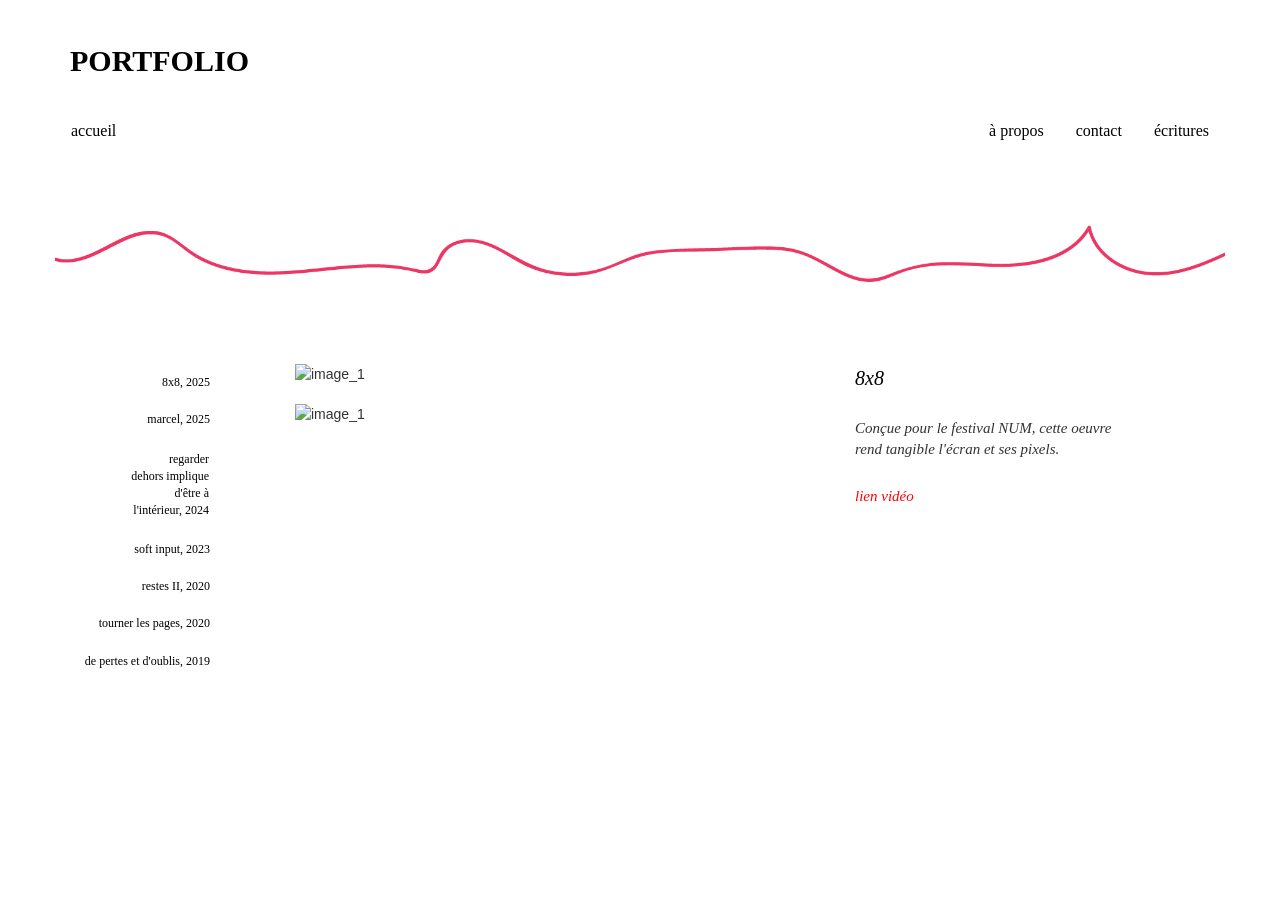
==== p_8x8.html @ 6729e0a4 "Add files via upload" ====
<!DOCTYPE html>
<html>
  <head>
      <title> marcel </title>
      <meta charset="utf-8"/>

      <link rel="stylesheet" href="css/bootstrap.min.css">
      <link rel="stylesheet" href="css/bootstrap-theme.min.css">
      <link rel="stylesheet" href="stylesheets/style.css">

</head>
    <body>


    <div class="container">
      <div class="row">


        <div class="nom col-lg-6" id="titre_p">
            <p>PORTFOLIO</p>
          </div>
        </div>
        <div class="row">
        <div class="topnav-centered" id="navbar">
          <li><a href="ecritures.html">écritures</a></li>
          <li><a href="contact.html">contact</a></li>
          <li><a href="apropos.html">à propos</a></li>
        </div>

        <div class="navbar-left" id="navbar">
          <li><a href="index.html">accueil</a></li>
        </div>
      </div>

      <div class="row">
        <div class="nom col-lg-2" id="sous-titre">
            <p></br></p>


        </div>
      </div>
    <div class="row">

      <img src="contenu/main_1.png" id="bordures">

      <p></br></p>
        <div class="row">
          <div class="nom col-lg-6" id="sous-titre">
              <p></p>
              <p></p>
              <p></p>
          </div>
        </div>
      <div class="row">

        <div class="nom col-lg-2 col-xs-3">
          <nav id="navbar2">
            <ul class="nav flex-column">

              <li class="nav-item">
                <a class="nav-link" href="p_8x8.html">8x8, 2025</a>
              </li>


              <li class="nav-item">
                <a class="nav-link" href="p_marcel.html">marcel, 2025</a>
              </li>

              <li class="nav-item">
                <div class="c">
                  <a class="nav-link" href="p_regarder_dehors.html">
                    regarder <br>
                    dehors implique <br>
                    d'être à <br>
                    l'intérieur, 2024
                  </a>
                </div>
              </li>

              <li class="nav-item">
                <a class="nav-link" href="p_soft_input.html">soft input, 2023</a>
              </li>

              <li class="nav-item">
                <a class="nav-link" href="p_reste.html">restes II, 2020</a>
              </li>


              <li class="nav-item">
                <a class="nav-link" href="p_tourner_les_pages.html">tourner les pages, 2020</a>
              </li>

              <li class="nav-item">
                <a class="nav-link" href="p_de_pertes.html">de pertes et d'oublis, 2019</a>
              </li>

            </ul>
          </nav>
        </div>


        <div class = "nom col-lg-6 col-xs-6">

        <img src="contenu/2025/8x8_1.jpg" id="images_portfolio" alt="image_1">
        <img src="contenu/2025/8x8_2.jpg" id="images_portfolio" alt="image_1">


      </div>

      <div class = "nom col-lg-3 col-xs-3">

          <p id="description_2"> 8x8 </p>
          <p id="description"> Conçue pour le festival NUM, cette oeuvre rend tangible l'écran et ses pixels.

 </p>


          <p><a id="lien_vimeo" href="https://vimeo.com/542936449/366e33ea7a#_=_"> lien vidéo </a></p>
<br>
<br>



    </div>


    <a href="default.asp">
    </a>


  </div>


  </div>

              <script src="js/jquery.min.js"></script>
              <!-- Latest compiled and minified JavaScript -->
              <script src="/js/bootstrap.min.js"></script>
              <script src="script.js"></script>
</body>
</html>
---- stylesheets/style.css ----
/* TITRE ET SOUS-TITRES */

#titre{

font-family: 'Alegreya';
style: medium italic;
font-size: 30px;
padding-top: 40px;
padding-bottom: 20px;
font-weight: 600;
color:black;
text-shadow: 2px 2px red

}

#titre_ap{

  font-family: 'Alegreya';
  style: medium italic;
  font-size: 30px;
  padding-top: 40px;
  padding-bottom: 15px;
  font-weight: 600;
  color:black;
  /*text-shadow: 2px 2px red*/

}

#titre_ec{

  font-family: 'Alegreya';
  style: medium italic;
  font-size: 30px;
  padding-top: 40px;
  padding-bottom: 15px;
  font-weight: 600;
  color:black;
  /*text-shadow: 2px 2px red*/

}



#titre_p{

  font-family: 'Alegreya';
  style: medium italic;
  font-size: 30px;
  padding-top: 40px;
  padding-bottom: 15px;
  font-weight: 600;
  color:black;
  /*text-shadow: 2px 2px red*/
}


#titre_co{

  font-family: 'Alegreya';
  style: medium italic;
  font-size: 30px;
  padding-top: 40px;
  padding-bottom: 15px;
  font-weight: 600;
  color:yellow;
  text-color = black;
  text-shadow: 2px 2px red



}

#description{

  font-family: 'Charter';
  font-style: italic;
  font-size: 15px;
    /* padding-top: 40px; */
  padding-bottom: 15px;
  font-weight: 250;
  /* color:red; */


}

#description_2{

  font-family: 'Charter';
  font-style: italic;
  font-size: 20px;
    /* padding-top: 40px; */
  padding-bottom: 15px;
  font-weight: 250;
  color:black;


}




#sous-titre{

  font-family: 'Alegreya';
  style: medium italic;
  font-size: 20px;
  padding-top: 10px;
  padding-bottom: 15px;
  font-weight: 600;
  color:black;

}

#navbar{
  /* font-family: 'Ubuntu', sans-serif; */

  font-family: "frutiger_lt_std65_bold";
  font-size: 16px;
  text-decoration: none;
  list-style-type: none !important;
     /* background-color: #CC3333; */
}

#navbar2{
  /* font-family: 'Ubuntu', sans-serif; */

  font-family: "frutiger_lt_std65_bold";
  font-size: 12px;
  text-decoration: none;
  list-style-type: none !important;
  /* padding-right: 0 !important; */

     /* background-color: #CC3333; */
}
/*
.nom {
  padding-left: 0 !important;
  padding-right: 0 !important;
} */


#navbar2 a {
  color: black !important;
  text-align: right;
}

#navbar2 a:hover {
  background-color: black;
  color: white !important;
}


#CV{

  padding-top: 20px;
  color:gray;
  font-family: "Charter";
  text-align: left;

}

#poemes{

  font-family: "Charter";
  text-align: left;
  color:red;


}

#lien_vimeo{

  font-family: "Charter";
  font-style: italic;

  text-align: left;
  color:red;
  padding-bottom: 20px;
  font-size: 15px;




}

h1 {

  font-family: "frutiger_lt_std47LtCn";
  font-size: 15px;
  text-align: justify;
  line-height: 2;
}


/*  IMAGES  */

#image_main{

  max-width:70%;
  object-fit: scale-down;
  display:  block;
  margin-left: auto;
  margin-right: auto;

  /* position: relative; */

}


#display{

  max-width:50%;
  /* object-fit: scale-down;
  display:  block;
  margin-left: auto;
  margin-right: auto; */

  /* position: relative; */

}




#bordures{

  max-width:100%;
  object-fit: scale-down;
  display:  block;
  margin-left: auto;
  margin-right: auto;
  /* padding-top: 2000px; */

  /* position: relative; */

}
#bordures_1{

  max-width:100%;
  object-fit: scale-down;
  display:  block;
  margin-left: auto;
  margin-right: auto;
  padding-top: 100px;

  /* position: relative; */

}

#images_portfolio{

  max-width:100%;
  object-fit: scale-down;
  display:  block;
  margin-left: auto;
  margin-right: auto;
  padding-bottom: 20px;
  padding-left: 40px;

}





/* NAVIGATION DE COTÉ */



ul {
  color:black;
  list-style-type: none;
  background-color: none;
  padding-bottom: 100px;

}

ul:hover {
  text-decoration: none;
  color: black;

}

li {
  /* float: right; */
  vertical-align: right;
  float: right;
  text-decoration: none;
  text-decoration: none;


}

li a {
  display: block;
  color: black;
  text-align: right;
  padding: 12px 16px;
  text-decoration: none;

}

li a:hover {
  background-color: black;
  text-decoration: none;
  color: white;

}

/*! Generated by Font Squirrel (https://www.fontsquirrel.com) on August 25, 2022 */



@font-face {
    font-family: 'frutiger_lt_std47LtCn';
    src: url('frutigerltstd-lightcn-webfont.woff2') format('woff2'),
         url('frutigerltstd-lightcn-webfont.woff') format('woff');
    font-weight: normal;
    font-style: normal;

}




@font-face {
    font-family: 'frutiger_lt_std65_bold';
    src: url('frutigerltstd-bold-webfont.woff2') format('woff2'),
         url('frutigerltstd-bold-webfont.woff') format('woff');
    font-weight: normal;
    font-style: normal;

}




@font-face {
    font-family: 'frutiger_lt_std95_ultra_black';
    src: url('frutigerltstd-ultrablack-webfont.woff2') format('woff2'),
         url('frutigerltstd-ultrablack-webfont.woff') format('woff');
    font-weight: normal;
    font-style: normal;

}




@font-face {
    font-family: 'frutiger_lt_std57_condensed';
    src: url('frutigerltstd-cn-webfont.woff2') format('woff2'),
         url('frutigerltstd-cn-webfont.woff') format('woff');
    font-weight: normal;
    font-style: normal;

}


{box-sizing: border-box}
body {font-family: Verdana, sans-serif; margin:0}
.mySlides {display: none}
img {vertical-align: middle;}

/* Slideshow container */
.slideshow-container {
  max-width: 1000px;
  position: relative;
  margin: auto;
}

/* Next & previous buttons */
.prev, .next {
  cursor: pointer;
  position: absolute;
  top: 50%;
  width: auto;
  padding: 16px;
  margin-top: -22px;
  color: white;
  font-weight: bold;
  font-size: 18px;
  transition: 0.6s ease;
  border-radius: 0 3px 3px 0;
  user-select: none;
}

/* Position the "next button" to the right */
.next {
  right: 0;
  border-radius: 3px 0 0 3px;
}

/* On hover, add a black background color with a little bit see-through */
.prev:hover, .next:hover {
  background-color: rgba(0,0,0,0.8);
}

/* Caption text */
.text {
  color: #f2f2f2;
  font-size: 15px;
  padding: 8px 12px;
  position: absolute;
  bottom: 8px;
  width: 100%;
  text-align: center;
}

/* Number text (1/3 etc) */
.numbertext {
  color: #f2f2f2;
  font-size: 12px;
  padding: 8px 12px;
  position: absolute;
  top: 0;
}

div.c {
  text-align: right;
}

/* The dots/bullets/indicators */
.dot {
  cursor: pointer;
  height: 15px;
  width: 15px;
  margin: 0 2px;
  background-color: #bbb;
  border-radius: 50%;
  display: inline-block;
  transition: background-color 0.6s ease;
}

.active, .dot:hover {
  background-color: #717171;
}

/* Fading animation */
.fade {
  animation-name: fade;
  animation-duration: 1.5s;
}

@keyframes fade {
  from {opacity: .4}
  to {opacity: 1}
}

/* On smaller screens, decrease text size */
@media only screen and (max-width: 300px) {
  .prev, .next,.text {font-size: 11px}
}
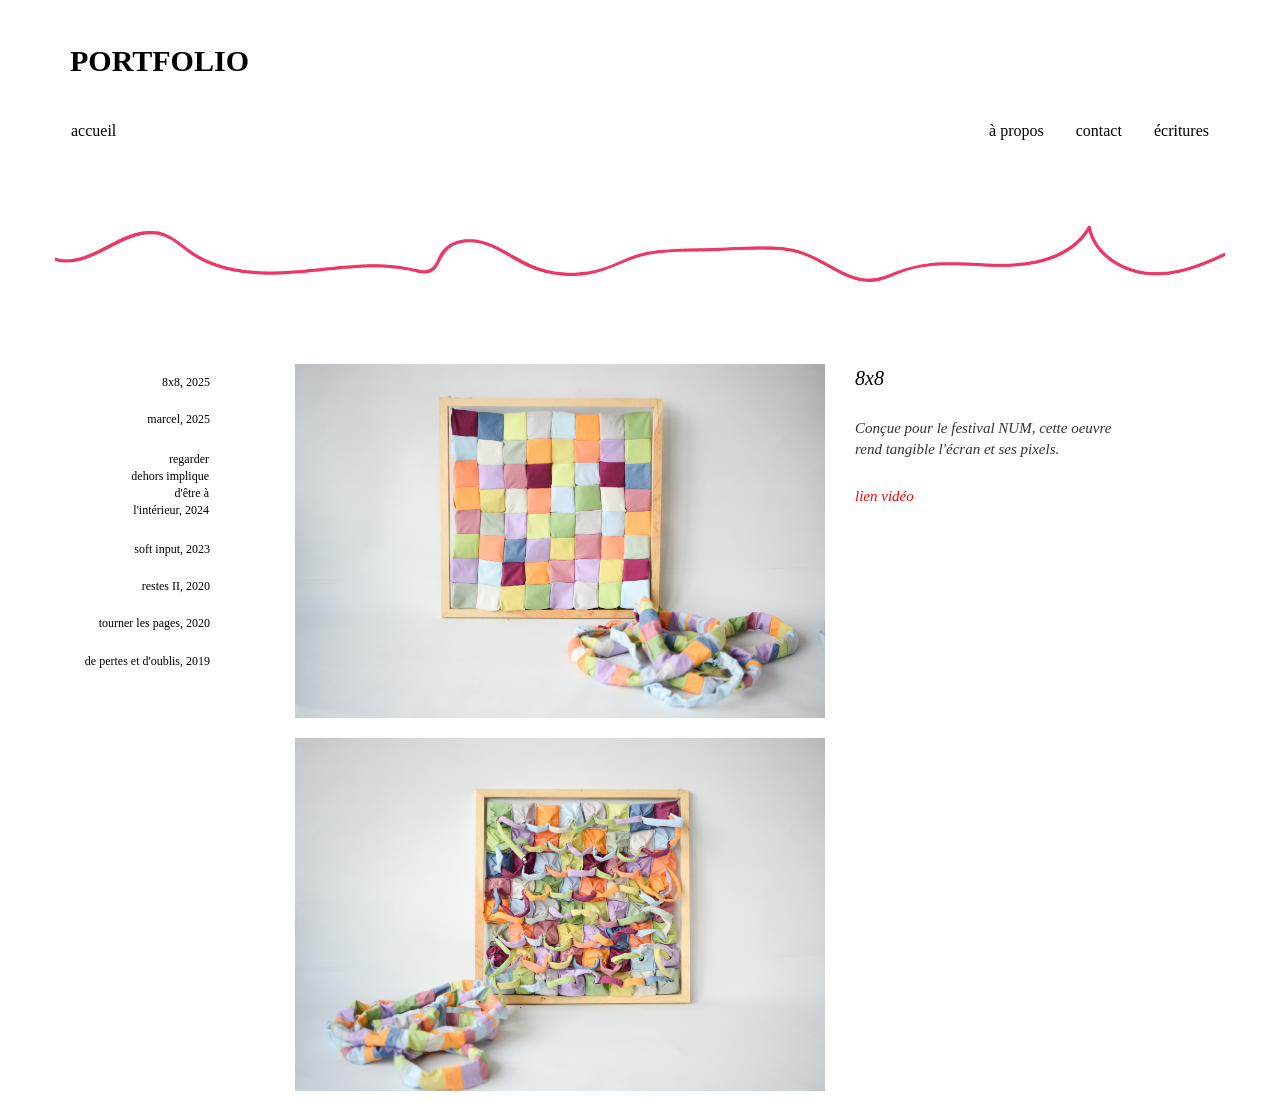
==== commit b31abbbd: "Add files via upload" ====
--- a/p_8x8.html
+++ b/p_8x8.html
@@ -115,7 +115,7 @@
  </p>
 
 
-          <p><a id="lien_vimeo" href="https://vimeo.com/542936449/366e33ea7a#_=_"> lien vidéo </a></p>
+          <p><a id="lien_vimeo" href="https://vimeo.com/ptetrault/8x8x1?share=copy&fl=sv&fe=ci"> lien vidéo </a></p>
 <br>
 <br>
 
